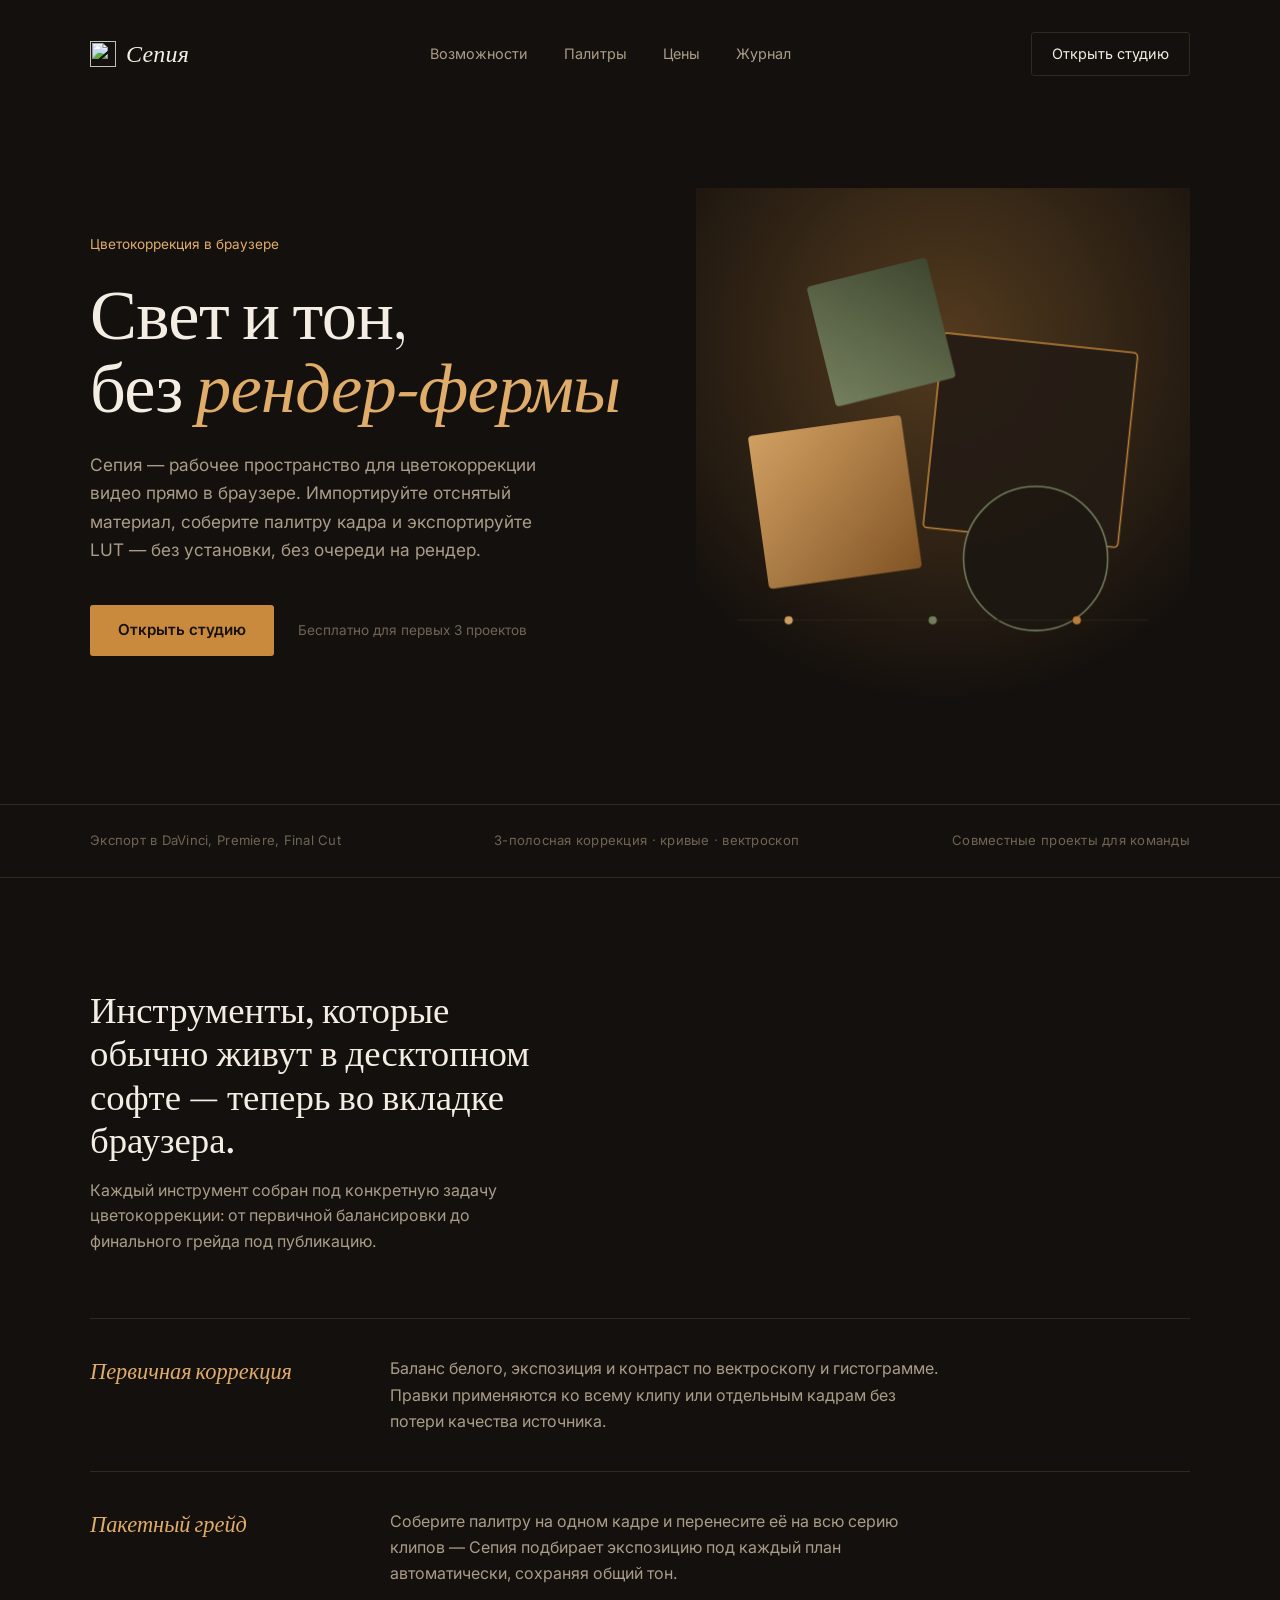
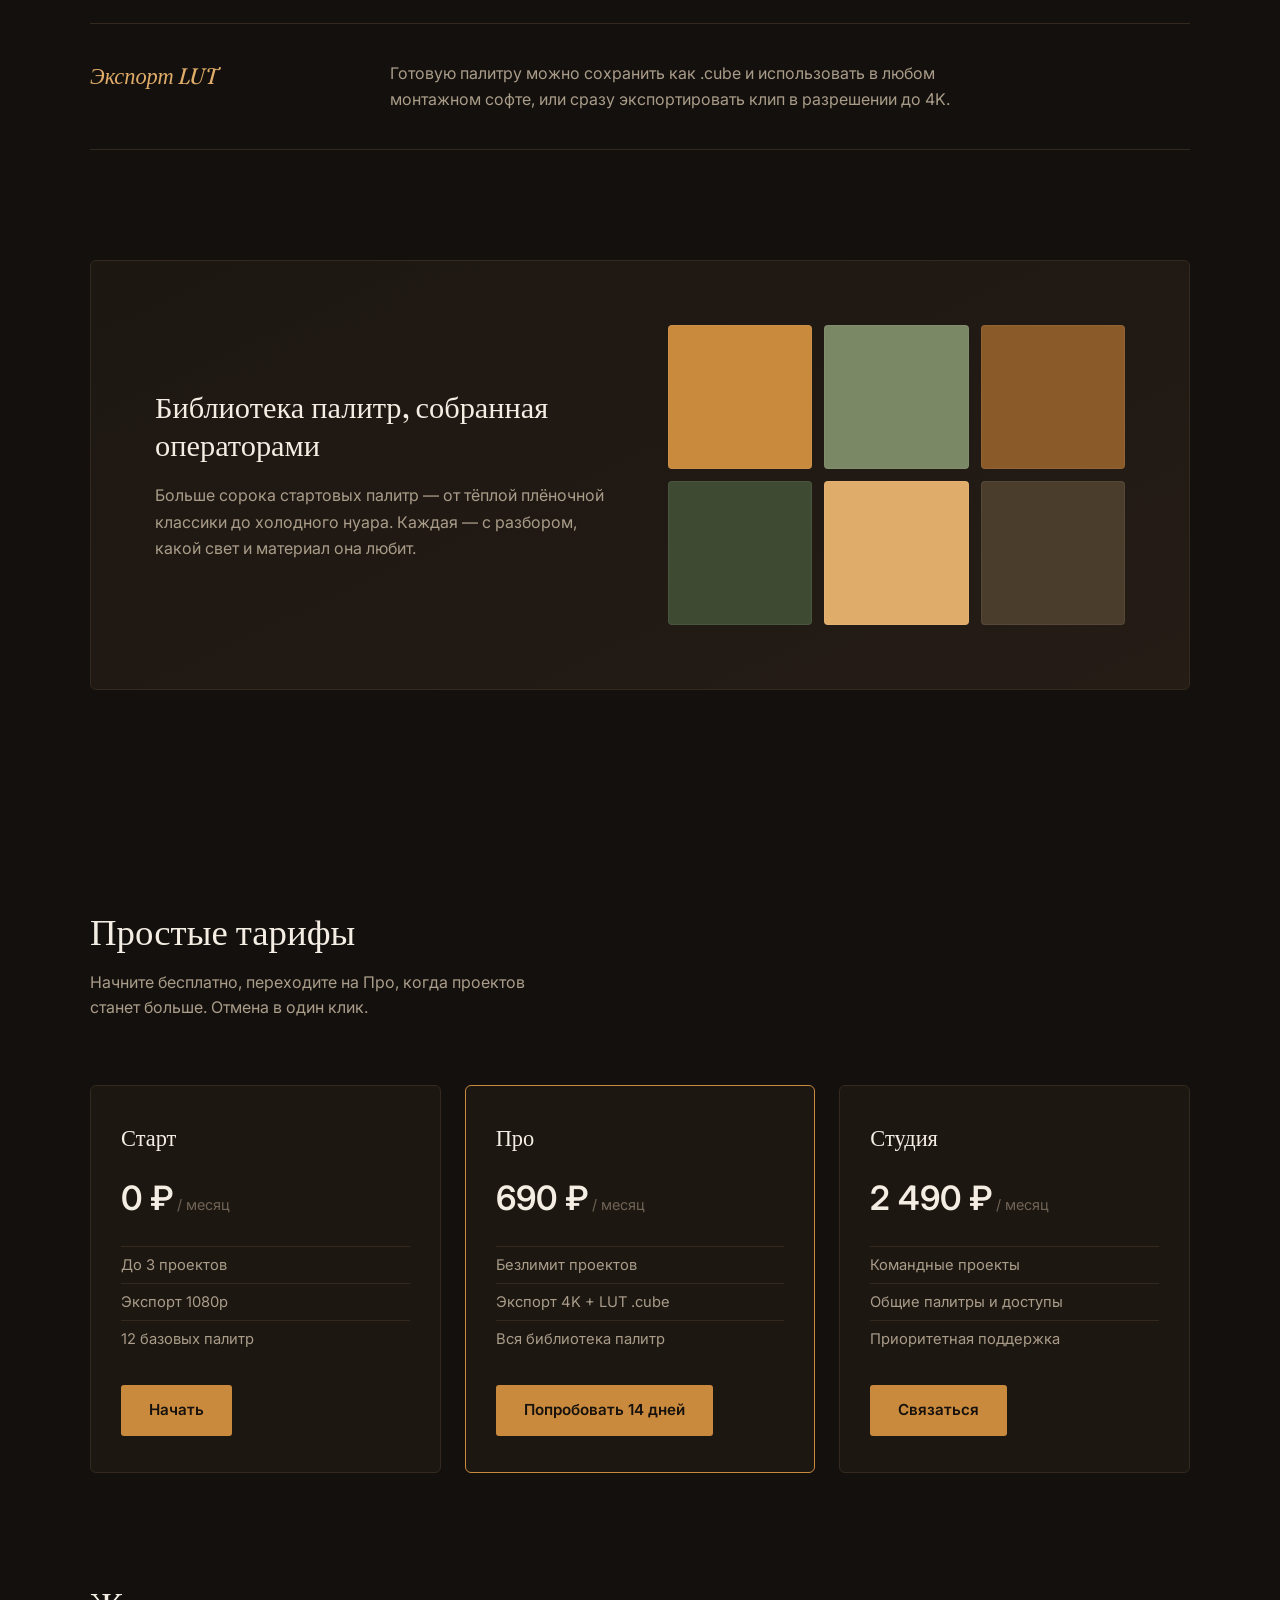
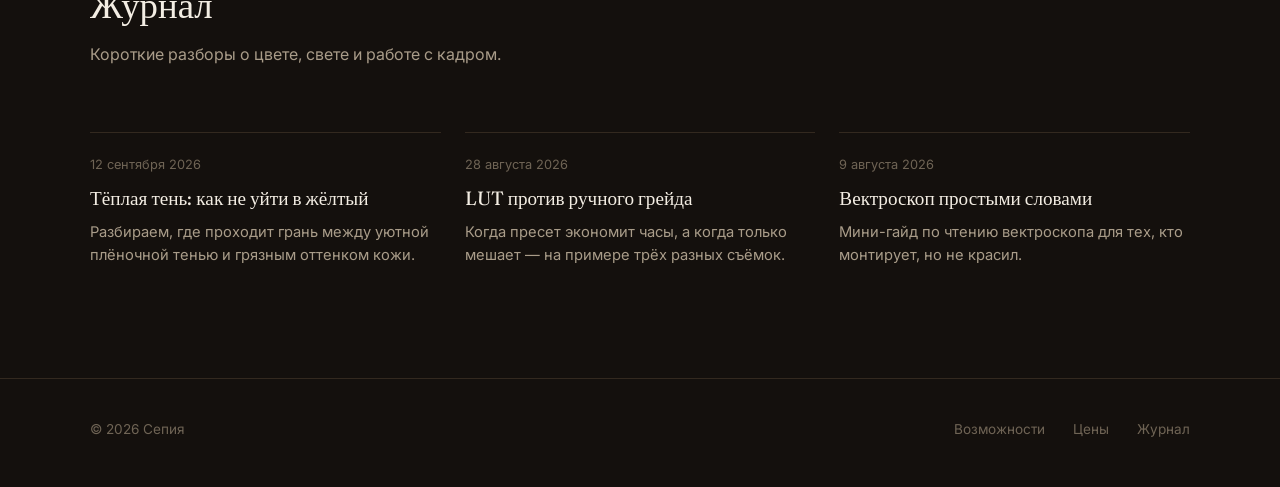
==== site/index.html @ f2a70d80 "selfsteal node provisioning + Sepia decoy" ====
<!DOCTYPE html>
<html lang="ru">
<head>
<meta charset="UTF-8">
<meta name="viewport" content="width=device-width, initial-scale=1.0">
<title>Сепия — цветокоррекция для видео в браузере</title>
<meta name="description" content="Сепия — инструмент цветокоррекции и грейдинга для видео прямо в браузере. Без установки, без рендер-ферм.">
<link rel="icon" href="/favicon.svg" type="image/svg+xml">
<link rel="canonical" href="https://your-domain.com/">
<meta property="og:type" content="website">
<meta property="og:title" content="Сепия — цветокоррекция для видео в браузере">
<meta property="og:description" content="Рабочее пространство для цветокоррекции видео прямо в браузере. Импорт, палитра кадра, экспорт LUT.">
<meta property="og:site_name" content="Сепия">
<link rel="preconnect" href="https://fonts.googleapis.com">
<link rel="preconnect" href="https://fonts.gstatic.com" crossorigin>
<link href="https://fonts.googleapis.com/css2?family=Fraunces:ital,opsz,wght@0,9..144,300;0,9..144,500;1,9..144,400;1,9..144,500&family=Inter:wght@400;500;600&display=swap" rel="stylesheet">
<style>
  :root{
    --bg: #14100d;
    --surface: #1d1712;
    --surface-2: #241c15;
    --line: #33291f;
    --amber: #c98a3e;
    --amber-soft: #e0ac6a;
    --moss: #7a8865;
    --text: #f3ede3;
    --text-muted: #a99c89;
    --text-faint: #6f6455;
  }
  *{ box-sizing: border-box; margin: 0; padding: 0; }
  html{ scroll-behavior: smooth; }
  body{
    background: var(--bg);
    color: var(--text);
    font-family: 'Inter', sans-serif;
    line-height: 1.5;
    -webkit-font-smoothing: antialiased;
  }
  a{ color: inherit; text-decoration: none; }
  .wrap{ max-width: 1180px; margin: 0 auto; padding: 0 40px; }

  header{ position: relative; z-index: 10; padding: 32px 0 0; }
  nav{ display: flex; align-items: center; justify-content: space-between; }
  .logo{
    font-family: 'Fraunces', serif; font-style: italic; font-weight: 500;
    font-size: 1.5rem; letter-spacing: 0.01em; display: flex; align-items: center; gap: 10px;
  }
  .logo img{ width: 26px; height: 26px; }
  .nav-links{ display: flex; gap: 36px; font-size: 0.9rem; color: var(--text-muted); }
  .nav-links a:hover{ color: var(--text); }
  .nav-cta{
    font-size: 0.9rem; padding: 10px 20px; border: 1px solid var(--line);
    border-radius: 3px; color: var(--text);
    transition: border-color 0.2s ease, background 0.2s ease;
  }
  .nav-cta:hover{ border-color: var(--amber); background: rgba(201,138,62,0.08); }

  .hero{ position: relative; padding: 110px 0 100px; overflow: hidden; }
  .hero-grid{ display: grid; grid-template-columns: 1.05fr 0.95fr; gap: 60px; align-items: center; }
  .eyebrow{ color: var(--amber-soft); font-size: 0.85rem; margin-bottom: 22px; }
  h1{ font-family: 'Fraunces', serif; font-weight: 300; font-size: 4.4rem; line-height: 1.04; letter-spacing: -0.01em; }
  h1 em{ font-style: italic; font-weight: 400; color: var(--amber-soft); }
  .hero-copy{ margin-top: 28px; font-size: 1.08rem; color: var(--text-muted); max-width: 42ch; line-height: 1.65; }
  .hero-actions{ margin-top: 40px; display: flex; align-items: center; gap: 24px; }
  .btn-primary{
    background: var(--amber); color: #16110c; font-weight: 600; font-size: 0.95rem;
    padding: 14px 28px; border-radius: 3px; transition: background 0.2s ease;
  }
  .btn-primary:hover{ background: var(--amber-soft); }
  .hero-note{ font-size: 0.85rem; color: var(--text-faint); }

  .visual{ position: relative; aspect-ratio: 1 / 1.05; }
  .visual svg{ width: 100%; height: 100%; display: block; }

  .strip{ border-top: 1px solid var(--line); border-bottom: 1px solid var(--line); padding: 26px 0; }
  .strip-row{ display: flex; justify-content: space-between; align-items: center; color: var(--text-faint); font-size: 0.82rem; letter-spacing: 0.02em; }

  section.block{ padding: 110px 0; }
  .section-head{ max-width: 46ch; margin-bottom: 64px; }
  .section-head h2{ font-family: 'Fraunces', serif; font-weight: 400; font-size: 2.3rem; line-height: 1.18; }
  .section-head p{ margin-top: 16px; color: var(--text-muted); font-size: 1rem; line-height: 1.6; }

  .feature-list{ display: flex; flex-direction: column; }
  .feature-row{ display: grid; grid-template-columns: 260px 1fr; gap: 40px; padding: 36px 0; border-top: 1px solid var(--line); }
  .feature-list .feature-row:last-child{ border-bottom: 1px solid var(--line); }
  .feature-name{ font-family: 'Fraunces', serif; font-weight: 400; font-style: italic; font-size: 1.4rem; color: var(--amber-soft); }
  .feature-desc{ color: var(--text-muted); font-size: 1rem; max-width: 56ch; line-height: 1.65; }

  .showcase-panel{
    background: linear-gradient(155deg, var(--surface) 0%, var(--surface-2) 100%);
    border: 1px solid var(--line); border-radius: 6px; padding: 64px;
    display: grid; grid-template-columns: 1fr 1fr; gap: 56px; align-items: center;
  }
  .showcase-panel h3{ font-family: 'Fraunces', serif; font-weight: 400; font-size: 1.9rem; line-height: 1.25; }
  .showcase-panel p{ margin-top: 18px; color: var(--text-muted); line-height: 1.65; }
  .swatches{ display: grid; grid-template-columns: repeat(3, 1fr); gap: 12px; }
  .swatch{ aspect-ratio: 1; border-radius: 4px; border: 1px solid rgba(255,255,255,0.06); }

  .plans{ display: grid; grid-template-columns: repeat(3, 1fr); gap: 24px; }
  .plan{ border: 1px solid var(--line); border-radius: 6px; padding: 36px 30px; background: var(--surface); }
  .plan.featured{ border-color: var(--amber); }
  .plan h3{ font-family: 'Fraunces', serif; font-weight: 500; font-size: 1.4rem; }
  .plan .price{ margin: 18px 0 6px; font-size: 2.1rem; font-weight: 600; }
  .plan .price span{ font-size: 0.9rem; color: var(--text-faint); font-weight: 400; }
  .plan ul{ list-style: none; margin: 22px 0 28px; }
  .plan li{ color: var(--text-muted); font-size: 0.92rem; padding: 7px 0; border-top: 1px solid var(--line); }
  .plan .btn-primary{ display: inline-block; }

  .journal{ display: grid; grid-template-columns: repeat(3, 1fr); gap: 24px; }
  .post{ border-top: 1px solid var(--line); padding-top: 22px; }
  .post .date{ color: var(--text-faint); font-size: 0.8rem; }
  .post h4{ font-family: 'Fraunces', serif; font-weight: 400; font-size: 1.2rem; margin: 10px 0 8px; }
  .post p{ color: var(--text-muted); font-size: 0.92rem; line-height: 1.6; }

  footer{ border-top: 1px solid var(--line); padding: 40px 0 48px; }
  .footer-row{ display: flex; justify-content: space-between; align-items: center; color: var(--text-faint); font-size: 0.85rem; }
  .footer-links{ display: flex; gap: 28px; }
  .footer-links a:hover{ color: var(--text-muted); }

  @media (prefers-reduced-motion: reduce){ html{ scroll-behavior: auto; } }
  @media (max-width: 860px){
    .wrap{ padding: 0 24px; }
    .nav-links{ display: none; }
    h1{ font-size: 2.7rem; }
    .hero-grid{ grid-template-columns: 1fr; gap: 48px; }
    .visual{ aspect-ratio: 16/10; order: -1; }
    .feature-row{ grid-template-columns: 1fr; gap: 12px; }
    .showcase-panel{ grid-template-columns: 1fr; padding: 40px 28px; }
    .plans, .journal{ grid-template-columns: 1fr; }
    .strip-row{ flex-wrap: wrap; gap: 10px; }
    .footer-row{ flex-direction: column; gap: 16px; align-items: flex-start; }
  }
  a:focus-visible, button:focus-visible{ outline: 2px solid var(--amber-soft); outline-offset: 3px; }
</style>
</head>
<body>

<header>
  <div class="wrap">
    <nav>
      <a href="/" class="logo"><img src="/favicon.svg" alt="">Сепия</a>
      <div class="nav-links">
        <a href="#features">Возможности</a>
        <a href="#showcase">Палитры</a>
        <a href="#pricing">Цены</a>
        <a href="#journal">Журнал</a>
      </div>
      <a href="#pricing" class="nav-cta">Открыть студию</a>
    </nav>
  </div>
</header>

<section class="hero">
  <div class="wrap hero-grid">
    <div>
      <div class="eyebrow">Цветокоррекция в браузере</div>
      <h1>Свет и тон,<br>без <em>рендер-фермы</em></h1>
      <p class="hero-copy">Сепия — рабочее пространство для цветокоррекции видео прямо в браузере. Импортируйте отснятый материал, соберите палитру кадра и экспортируйте LUT — без установки, без очереди на рендер.</p>
      <div class="hero-actions">
        <a href="#pricing" class="btn-primary">Открыть студию</a>
        <span class="hero-note">Бесплатно для первых 3 проектов</span>
      </div>
    </div>
    <div class="visual" aria-hidden="true">
      <svg viewBox="0 0 480 500" xmlns="http://www.w3.org/2000/svg">
        <defs>
          <linearGradient id="g1" x1="0" y1="0" x2="1" y2="1">
            <stop offset="0%" stop-color="#e0ac6a"/><stop offset="100%" stop-color="#8a5a28"/>
          </linearGradient>
          <linearGradient id="g2" x1="0" y1="1" x2="1" y2="0">
            <stop offset="0%" stop-color="#7a8865"/><stop offset="100%" stop-color="#3f4a32"/>
          </linearGradient>
          <radialGradient id="glow" cx="50%" cy="30%" r="70%">
            <stop offset="0%" stop-color="#c98a3e" stop-opacity="0.35"/><stop offset="100%" stop-color="#c98a3e" stop-opacity="0"/>
          </radialGradient>
        </defs>
        <rect x="0" y="0" width="480" height="500" fill="url(#glow)"/>
        <g opacity="0.92">
          <rect x="60" y="230" width="150" height="150" rx="4" fill="url(#g1)" transform="rotate(-8 135 305)"/>
          <rect x="230" y="150" width="190" height="190" rx="4" fill="#241c15" stroke="#c98a3e" stroke-width="1.5" transform="rotate(6 325 245)"/>
          <rect x="120" y="80" width="120" height="120" rx="4" fill="url(#g2)" transform="rotate(-14 180 140)"/>
          <circle cx="330" cy="360" r="70" fill="#1d1712" stroke="#7a8865" stroke-width="1.5"/>
          <line x1="40" y1="420" x2="440" y2="420" stroke="#33291f" stroke-width="1"/>
          <circle cx="90" cy="420" r="4" fill="#e0ac6a"/>
          <circle cx="230" cy="420" r="4" fill="#7a8865"/>
          <circle cx="370" cy="420" r="4" fill="#c98a3e"/>
        </g>
      </svg>
    </div>
  </div>
</section>

<div class="strip">
  <div class="wrap strip-row">
    <span>Экспорт в DaVinci, Premiere, Final Cut</span>
    <span>3-полосная коррекция · кривые · вектроскоп</span>
    <span>Совместные проекты для команды</span>
  </div>
</div>

<section class="block" id="features">
  <div class="wrap">
    <div class="section-head">
      <h2>Инструменты, которые обычно живут в десктопном софте — теперь во вкладке браузера.</h2>
      <p>Каждый инструмент собран под конкретную задачу цветокоррекции: от первичной балансировки до финального грейда под публикацию.</p>
    </div>
    <div class="feature-list">
      <div class="feature-row">
        <div class="feature-name">Первичная коррекция</div>
        <div class="feature-desc">Баланс белого, экспозиция и контраст по вектроскопу и гистограмме. Правки применяются ко всему клипу или отдельным кадрам без потери качества источника.</div>
      </div>
      <div class="feature-row">
        <div class="feature-name">Пакетный грейд</div>
        <div class="feature-desc">Соберите палитру на одном кадре и перенесите её на всю серию клипов — Сепия подбирает экспозицию под каждый план автоматически, сохраняя общий тон.</div>
      </div>
      <div class="feature-row">
        <div class="feature-name">Экспорт LUT</div>
        <div class="feature-desc">Готовую палитру можно сохранить как .cube и использовать в любом монтажном софте, или сразу экспортировать клип в разрешении до 4K.</div>
      </div>
    </div>
  </div>
</section>

<section class="block" id="showcase" style="padding-top:0;">
  <div class="wrap">
    <div class="showcase-panel">
      <div>
        <h3>Библиотека палитр, собранная операторами</h3>
        <p>Больше сорока стартовых палитр — от тёплой плёночной классики до холодного нуара. Каждая — с разбором, какой свет и материал она любит.</p>
      </div>
      <div class="swatches" aria-hidden="true">
        <div class="swatch" style="background:#c98a3e"></div>
        <div class="swatch" style="background:#7a8865"></div>
        <div class="swatch" style="background:#8a5a28"></div>
        <div class="swatch" style="background:#3f4a32"></div>
        <div class="swatch" style="background:#e0ac6a"></div>
        <div class="swatch" style="background:#4a3d2b"></div>
      </div>
    </div>
  </div>
</section>

<section class="block" id="pricing">
  <div class="wrap">
    <div class="section-head">
      <h2>Простые тарифы</h2>
      <p>Начните бесплатно, переходите на Про, когда проектов станет больше. Отмена в один клик.</p>
    </div>
    <div class="plans">
      <div class="plan">
        <h3>Старт</h3>
        <div class="price">0 ₽<span> / месяц</span></div>
        <ul><li>До 3 проектов</li><li>Экспорт 1080p</li><li>12 базовых палитр</li></ul>
        <a href="#pricing" class="btn-primary">Начать</a>
      </div>
      <div class="plan featured">
        <h3>Про</h3>
        <div class="price">690 ₽<span> / месяц</span></div>
        <ul><li>Безлимит проектов</li><li>Экспорт 4K + LUT .cube</li><li>Вся библиотека палитр</li></ul>
        <a href="#pricing" class="btn-primary">Попробовать 14 дней</a>
      </div>
      <div class="plan">
        <h3>Студия</h3>
        <div class="price">2 490 ₽<span> / месяц</span></div>
        <ul><li>Командные проекты</li><li>Общие палитры и доступы</li><li>Приоритетная поддержка</li></ul>
        <a href="#pricing" class="btn-primary">Связаться</a>
      </div>
    </div>
  </div>
</section>

<section class="block" id="journal" style="padding-top:0;">
  <div class="wrap">
    <div class="section-head">
      <h2>Журнал</h2>
      <p>Короткие разборы о цвете, свете и работе с кадром.</p>
    </div>
    <div class="journal">
      <article class="post">
        <div class="date">12 сентября 2026</div>
        <h4>Тёплая тень: как не уйти в жёлтый</h4>
        <p>Разбираем, где проходит грань между уютной плёночной тенью и грязным оттенком кожи.</p>
      </article>
      <article class="post">
        <div class="date">28 августа 2026</div>
        <h4>LUT против ручного грейда</h4>
        <p>Когда пресет экономит часы, а когда только мешает — на примере трёх разных съёмок.</p>
      </article>
      <article class="post">
        <div class="date">9 августа 2026</div>
        <h4>Вектроскоп простыми словами</h4>
        <p>Мини-гайд по чтению вектроскопа для тех, кто монтирует, но не красил.</p>
      </article>
    </div>
  </div>
</section>

<footer>
  <div class="wrap footer-row">
    <span>© 2026 Сепия</span>
    <div class="footer-links">
      <a href="#features">Возможности</a>
      <a href="#pricing">Цены</a>
      <a href="#journal">Журнал</a>
    </div>
  </div>
</footer>

</body>
</html>
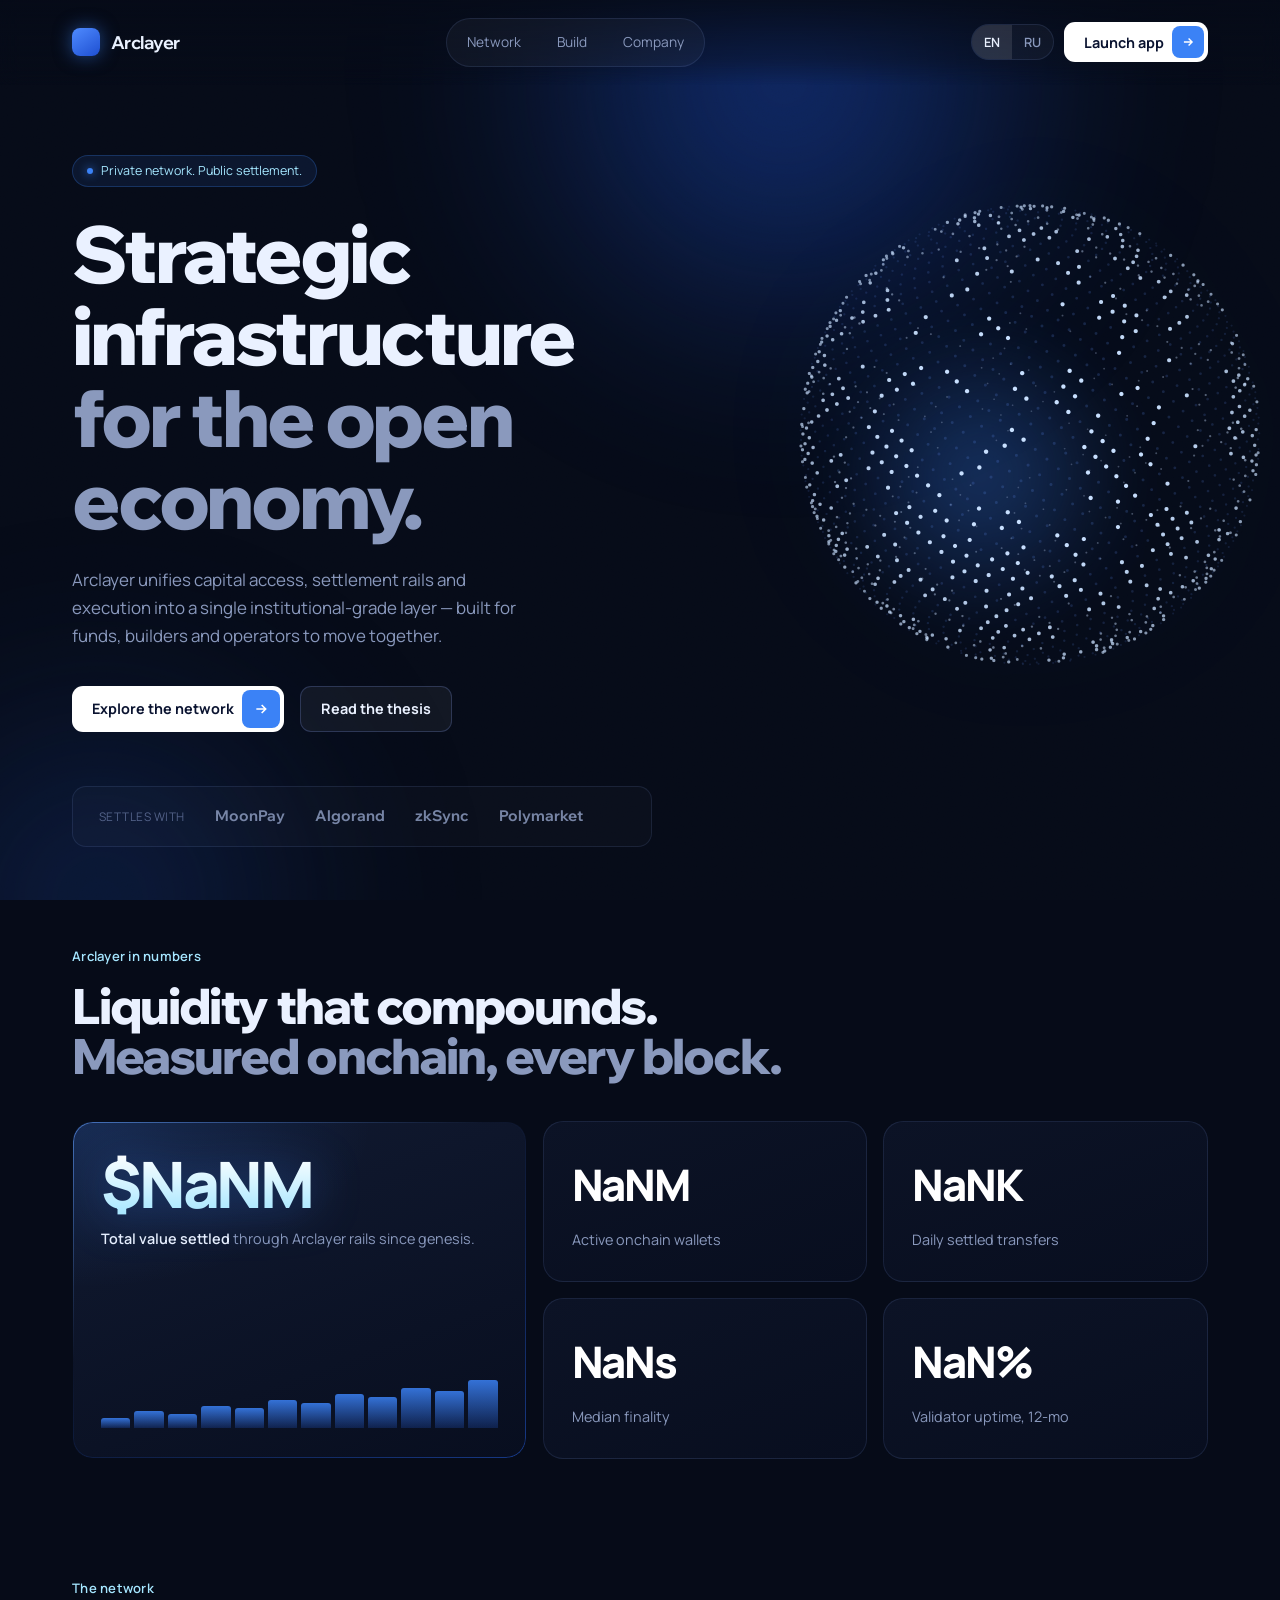
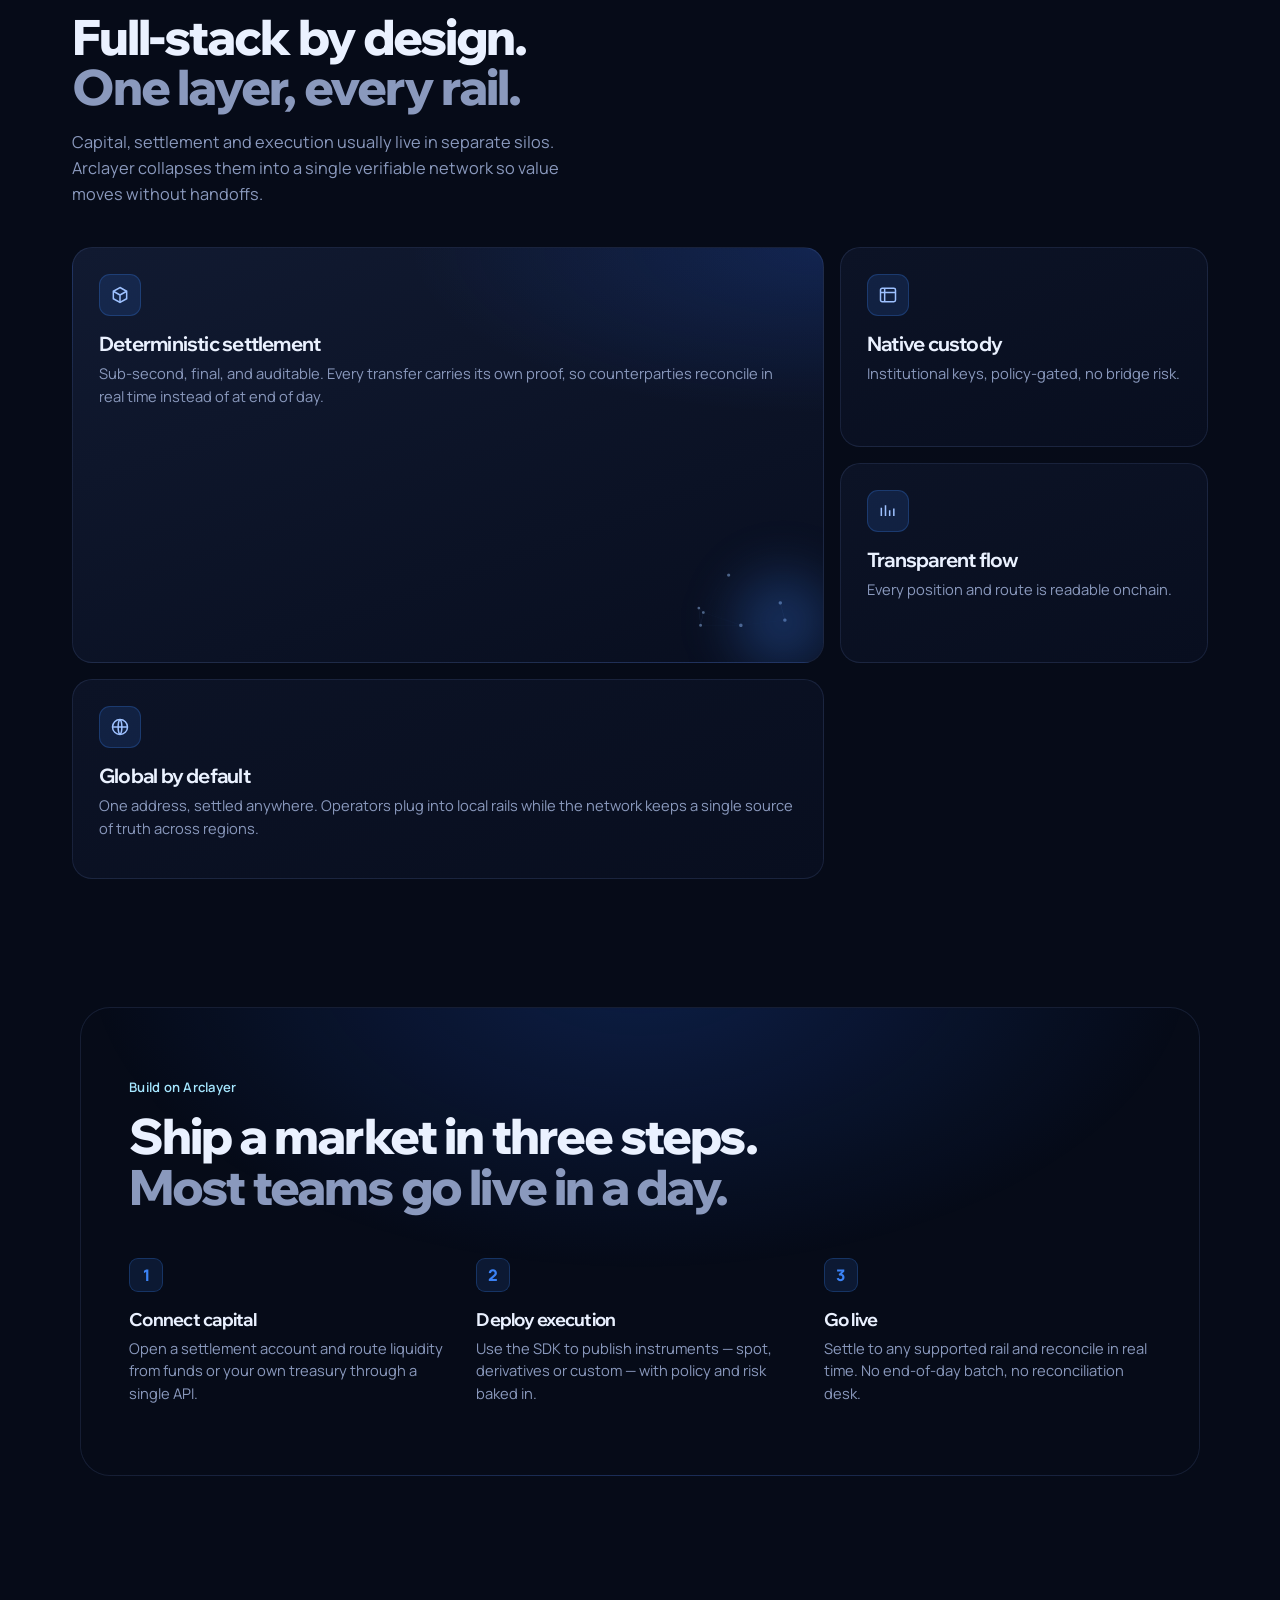
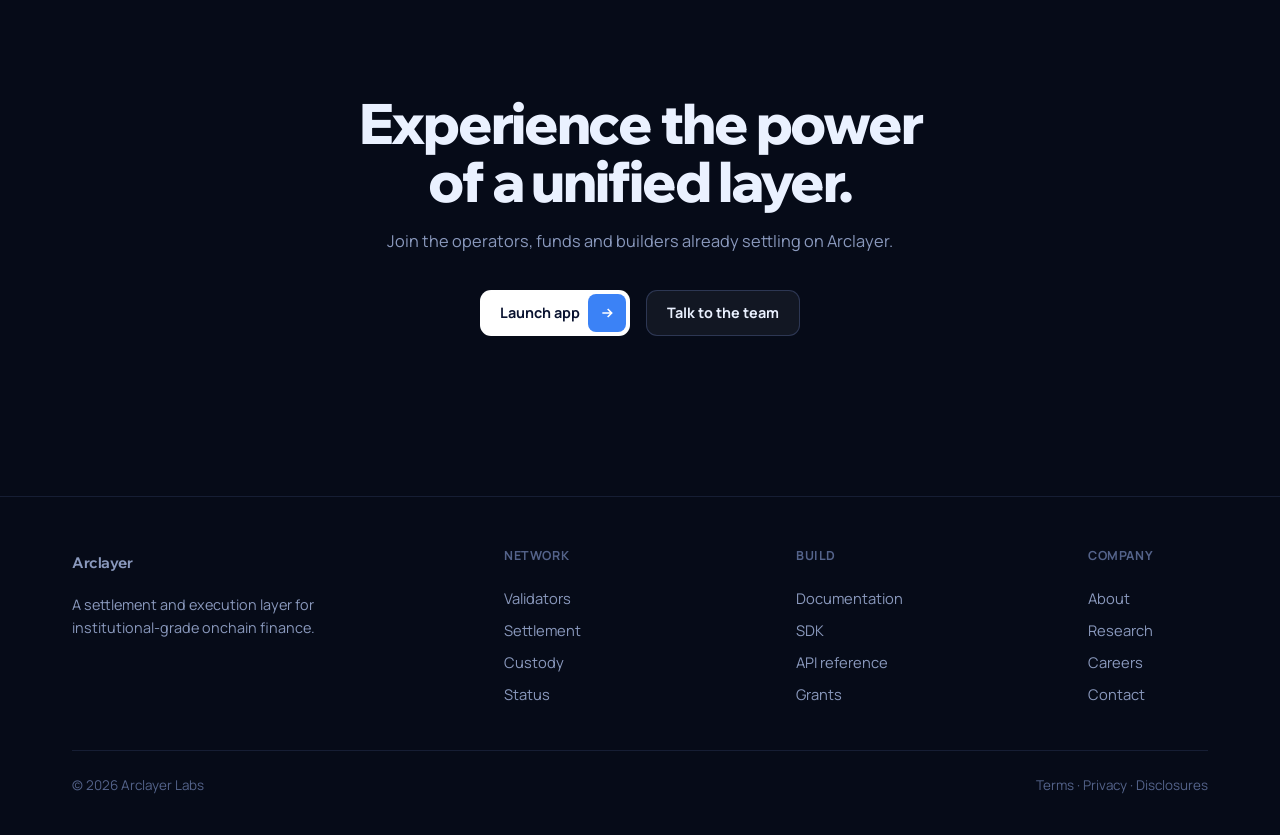
==== commit 66eef635: "make Arclayer the default decoy site; move Sepia to site-sepia; SITE menu" ====
--- a/site/index.html
+++ b/site/index.html
@@ -1,310 +1,92 @@
 <!DOCTYPE html>
-<html lang="ru">
+<html lang="en">
 <head>
 <meta charset="UTF-8">
 <meta name="viewport" content="width=device-width, initial-scale=1.0">
-<title>Сепия — цветокоррекция для видео в браузере</title>
-<meta name="description" content="Сепия — инструмент цветокоррекции и грейдинга для видео прямо в браузере. Без установки, без рендер-ферм.">
-<link rel="icon" href="/favicon.svg" type="image/svg+xml">
-<link rel="canonical" href="https://your-domain.com/">
-<meta property="og:type" content="website">
-<meta property="og:title" content="Сепия — цветокоррекция для видео в браузере">
-<meta property="og:description" content="Рабочее пространство для цветокоррекции видео прямо в браузере. Импорт, палитра кадра, экспорт LUT.">
-<meta property="og:site_name" content="Сепия">
-<link rel="preconnect" href="https://fonts.googleapis.com">
-<link rel="preconnect" href="https://fonts.gstatic.com" crossorigin>
-<link href="https://fonts.googleapis.com/css2?family=Fraunces:ital,opsz,wght@0,9..144,300;0,9..144,500;1,9..144,400;1,9..144,500&family=Inter:wght@400;500;600&display=swap" rel="stylesheet">
-<style>
-  :root{
-    --bg: #14100d;
-    --surface: #1d1712;
-    --surface-2: #241c15;
-    --line: #33291f;
-    --amber: #c98a3e;
-    --amber-soft: #e0ac6a;
-    --moss: #7a8865;
-    --text: #f3ede3;
-    --text-muted: #a99c89;
-    --text-faint: #6f6455;
-  }
-  *{ box-sizing: border-box; margin: 0; padding: 0; }
-  html{ scroll-behavior: smooth; }
-  body{
-    background: var(--bg);
-    color: var(--text);
-    font-family: 'Inter', sans-serif;
-    line-height: 1.5;
-    -webkit-font-smoothing: antialiased;
-  }
-  a{ color: inherit; text-decoration: none; }
-  .wrap{ max-width: 1180px; margin: 0 auto; padding: 0 40px; }
-
-  header{ position: relative; z-index: 10; padding: 32px 0 0; }
-  nav{ display: flex; align-items: center; justify-content: space-between; }
-  .logo{
-    font-family: 'Fraunces', serif; font-style: italic; font-weight: 500;
-    font-size: 1.5rem; letter-spacing: 0.01em; display: flex; align-items: center; gap: 10px;
-  }
-  .logo img{ width: 26px; height: 26px; }
-  .nav-links{ display: flex; gap: 36px; font-size: 0.9rem; color: var(--text-muted); }
-  .nav-links a:hover{ color: var(--text); }
-  .nav-cta{
-    font-size: 0.9rem; padding: 10px 20px; border: 1px solid var(--line);
-    border-radius: 3px; color: var(--text);
-    transition: border-color 0.2s ease, background 0.2s ease;
-  }
-  .nav-cta:hover{ border-color: var(--amber); background: rgba(201,138,62,0.08); }
-
-  .hero{ position: relative; padding: 110px 0 100px; overflow: hidden; }
-  .hero-grid{ display: grid; grid-template-columns: 1.05fr 0.95fr; gap: 60px; align-items: center; }
-  .eyebrow{ color: var(--amber-soft); font-size: 0.85rem; margin-bottom: 22px; }
-  h1{ font-family: 'Fraunces', serif; font-weight: 300; font-size: 4.4rem; line-height: 1.04; letter-spacing: -0.01em; }
-  h1 em{ font-style: italic; font-weight: 400; color: var(--amber-soft); }
-  .hero-copy{ margin-top: 28px; font-size: 1.08rem; color: var(--text-muted); max-width: 42ch; line-height: 1.65; }
-  .hero-actions{ margin-top: 40px; display: flex; align-items: center; gap: 24px; }
-  .btn-primary{
-    background: var(--amber); color: #16110c; font-weight: 600; font-size: 0.95rem;
-    padding: 14px 28px; border-radius: 3px; transition: background 0.2s ease;
-  }
-  .btn-primary:hover{ background: var(--amber-soft); }
-  .hero-note{ font-size: 0.85rem; color: var(--text-faint); }
-
-  .visual{ position: relative; aspect-ratio: 1 / 1.05; }
-  .visual svg{ width: 100%; height: 100%; display: block; }
-
-  .strip{ border-top: 1px solid var(--line); border-bottom: 1px solid var(--line); padding: 26px 0; }
-  .strip-row{ display: flex; justify-content: space-between; align-items: center; color: var(--text-faint); font-size: 0.82rem; letter-spacing: 0.02em; }
-
-  section.block{ padding: 110px 0; }
-  .section-head{ max-width: 46ch; margin-bottom: 64px; }
-  .section-head h2{ font-family: 'Fraunces', serif; font-weight: 400; font-size: 2.3rem; line-height: 1.18; }
-  .section-head p{ margin-top: 16px; color: var(--text-muted); font-size: 1rem; line-height: 1.6; }
-
-  .feature-list{ display: flex; flex-direction: column; }
-  .feature-row{ display: grid; grid-template-columns: 260px 1fr; gap: 40px; padding: 36px 0; border-top: 1px solid var(--line); }
-  .feature-list .feature-row:last-child{ border-bottom: 1px solid var(--line); }
-  .feature-name{ font-family: 'Fraunces', serif; font-weight: 400; font-style: italic; font-size: 1.4rem; color: var(--amber-soft); }
-  .feature-desc{ color: var(--text-muted); font-size: 1rem; max-width: 56ch; line-height: 1.65; }
-
-  .showcase-panel{
-    background: linear-gradient(155deg, var(--surface) 0%, var(--surface-2) 100%);
-    border: 1px solid var(--line); border-radius: 6px; padding: 64px;
-    display: grid; grid-template-columns: 1fr 1fr; gap: 56px; align-items: center;
-  }
-  .showcase-panel h3{ font-family: 'Fraunces', serif; font-weight: 400; font-size: 1.9rem; line-height: 1.25; }
-  .showcase-panel p{ margin-top: 18px; color: var(--text-muted); line-height: 1.65; }
-  .swatches{ display: grid; grid-template-columns: repeat(3, 1fr); gap: 12px; }
-  .swatch{ aspect-ratio: 1; border-radius: 4px; border: 1px solid rgba(255,255,255,0.06); }
-
-  .plans{ display: grid; grid-template-columns: repeat(3, 1fr); gap: 24px; }
-  .plan{ border: 1px solid var(--line); border-radius: 6px; padding: 36px 30px; background: var(--surface); }
-  .plan.featured{ border-color: var(--amber); }
-  .plan h3{ font-family: 'Fraunces', serif; font-weight: 500; font-size: 1.4rem; }
-  .plan .price{ margin: 18px 0 6px; font-size: 2.1rem; font-weight: 600; }
-  .plan .price span{ font-size: 0.9rem; color: var(--text-faint); font-weight: 400; }
-  .plan ul{ list-style: none; margin: 22px 0 28px; }
-  .plan li{ color: var(--text-muted); font-size: 0.92rem; padding: 7px 0; border-top: 1px solid var(--line); }
-  .plan .btn-primary{ display: inline-block; }
-
-  .journal{ display: grid; grid-template-columns: repeat(3, 1fr); gap: 24px; }
-  .post{ border-top: 1px solid var(--line); padding-top: 22px; }
-  .post .date{ color: var(--text-faint); font-size: 0.8rem; }
-  .post h4{ font-family: 'Fraunces', serif; font-weight: 400; font-size: 1.2rem; margin: 10px 0 8px; }
-  .post p{ color: var(--text-muted); font-size: 0.92rem; line-height: 1.6; }
-
-  footer{ border-top: 1px solid var(--line); padding: 40px 0 48px; }
-  .footer-row{ display: flex; justify-content: space-between; align-items: center; color: var(--text-faint); font-size: 0.85rem; }
-  .footer-links{ display: flex; gap: 28px; }
-  .footer-links a:hover{ color: var(--text-muted); }
-
-  @media (prefers-reduced-motion: reduce){ html{ scroll-behavior: auto; } }
-  @media (max-width: 860px){
-    .wrap{ padding: 0 24px; }
-    .nav-links{ display: none; }
-    h1{ font-size: 2.7rem; }
-    .hero-grid{ grid-template-columns: 1fr; gap: 48px; }
-    .visual{ aspect-ratio: 16/10; order: -1; }
-    .feature-row{ grid-template-columns: 1fr; gap: 12px; }
-    .showcase-panel{ grid-template-columns: 1fr; padding: 40px 28px; }
-    .plans, .journal{ grid-template-columns: 1fr; }
-    .strip-row{ flex-wrap: wrap; gap: 10px; }
-    .footer-row{ flex-direction: column; gap: 16px; align-items: flex-start; }
-  }
-  a:focus-visible, button:focus-visible{ outline: 2px solid var(--amber-soft); outline-offset: 3px; }
-</style>
+<title>Arclayer — Infrastructure for the open economy</title>
+<meta name="description" content="Arclayer is a settlement and execution layer for institutional-grade onchain finance. One network for builders, funds and operators.">
+<link rel="icon" href="assets/favicon.svg" type="image/svg+xml">
+<link rel="preconnect" href="https://fonts.googleapis.com"><link rel="preconnect" href="https://fonts.gstatic.com" crossorigin>
+<link href="https://fonts.googleapis.com/css2?family=Manrope:wght@400;500;600;700;800&family=Wix+Madefor+Display:wght@500;600;700;800&display=swap" rel="stylesheet">
+<link rel="stylesheet" href="assets/app.css">
 </head>
 <body>
-
-<header>
-  <div class="wrap">
-    <nav>
-      <a href="/" class="logo"><img src="/favicon.svg" alt="">Сепия</a>
-      <div class="nav-links">
-        <a href="#features">Возможности</a>
-        <a href="#showcase">Палитры</a>
-        <a href="#pricing">Цены</a>
-        <a href="#journal">Журнал</a>
-      </div>
-      <a href="#pricing" class="nav-cta">Открыть студию</a>
-    </nav>
-  </div>
-</header>
+<div class="bgfx"><div class="blob b1"></div><div class="blob b2"></div><div class="blob b3"></div></div>
+<div class="grain"></div>
+<div class="content">
+<header id="site-header"></header>
 
 <section class="hero">
-  <div class="wrap hero-grid">
-    <div>
-      <div class="eyebrow">Цветокоррекция в браузере</div>
-      <h1>Свет и тон,<br>без <em>рендер-фермы</em></h1>
-      <p class="hero-copy">Сепия — рабочее пространство для цветокоррекции видео прямо в браузере. Импортируйте отснятый материал, соберите палитру кадра и экспортируйте LUT — без установки, без очереди на рендер.</p>
-      <div class="hero-actions">
-        <a href="#pricing" class="btn-primary">Открыть студию</a>
-        <span class="hero-note">Бесплатно для первых 3 проектов</span>
-      </div>
+  <div class="heroglow"></div>
+  <div class="globe"><canvas id="globe" width="1240" height="1240"></canvas></div>
+  <div class="wrap">
+    <div class="badge"><b></b><span data-i18n="hero.badge">Private network. Public settlement.</span></div>
+    <h1 data-i18n="hero.title">Strategic infrastructure<br><span class="mut">for the open economy.</span></h1>
+    <p class="lead" data-i18n="hero.lead">Arclayer unifies capital access, settlement rails and execution into a single institutional-grade layer — built for funds, builders and operators to move together.</p>
+    <div class="heroactions">
+      <a href="network.html" class="btn"><span class="t" data-i18n="cta.explore">Explore the network</span><span class="sq"><svg width="16" height="16" viewBox="0 0 24 24" fill="none" stroke-width="2.4"><path d="M5 12h14M13 6l6 6-6 6"/></svg></span></a>
+      <a href="company.html" class="btn ghost"><span class="t" data-i18n="cta.thesis">Read the thesis</span></a>
     </div>
-    <div class="visual" aria-hidden="true">
-      <svg viewBox="0 0 480 500" xmlns="http://www.w3.org/2000/svg">
-        <defs>
-          <linearGradient id="g1" x1="0" y1="0" x2="1" y2="1">
-            <stop offset="0%" stop-color="#e0ac6a"/><stop offset="100%" stop-color="#8a5a28"/>
-          </linearGradient>
-          <linearGradient id="g2" x1="0" y1="1" x2="1" y2="0">
-            <stop offset="0%" stop-color="#7a8865"/><stop offset="100%" stop-color="#3f4a32"/>
-          </linearGradient>
-          <radialGradient id="glow" cx="50%" cy="30%" r="70%">
-            <stop offset="0%" stop-color="#c98a3e" stop-opacity="0.35"/><stop offset="100%" stop-color="#c98a3e" stop-opacity="0"/>
-          </radialGradient>
-        </defs>
-        <rect x="0" y="0" width="480" height="500" fill="url(#glow)"/>
-        <g opacity="0.92">
-          <rect x="60" y="230" width="150" height="150" rx="4" fill="url(#g1)" transform="rotate(-8 135 305)"/>
-          <rect x="230" y="150" width="190" height="190" rx="4" fill="#241c15" stroke="#c98a3e" stroke-width="1.5" transform="rotate(6 325 245)"/>
-          <rect x="120" y="80" width="120" height="120" rx="4" fill="url(#g2)" transform="rotate(-14 180 140)"/>
-          <circle cx="330" cy="360" r="70" fill="#1d1712" stroke="#7a8865" stroke-width="1.5"/>
-          <line x1="40" y1="420" x2="440" y2="420" stroke="#33291f" stroke-width="1"/>
-          <circle cx="90" cy="420" r="4" fill="#e0ac6a"/>
-          <circle cx="230" cy="420" r="4" fill="#7a8865"/>
-          <circle cx="370" cy="420" r="4" fill="#c98a3e"/>
-        </g>
-      </svg>
-    </div>
+    <div class="marq"><span data-i18n="marq.with">Settles with</span>
+      <div class="co">MoonPay</div><div class="co">Algorand</div><div class="co">zkSync</div><div class="co">Polymarket</div></div>
   </div>
 </section>
 
-<div class="strip">
-  <div class="wrap strip-row">
-    <span>Экспорт в DaVinci, Premiere, Final Cut</span>
-    <span>3-полосная коррекция · кривые · вектроскоп</span>
-    <span>Совместные проекты для команды</span>
+<section id="numbers"><div class="wrap">
+  <div class="rv"><div class="htag" data-i18n="num.tag">Arclayer in numbers</div>
+  <h2 class="h2" data-i18n="num.title">Liquidity that compounds.<br><span class="mut">Measured onchain, every block.</span></h2></div>
+  <div class="stats rv">
+    <div class="stat hero-cell">
+      <div><div class="big" data-count="146" data-suf="M" data-pre="$">$0</div>
+      <div class="cap" data-i18n="num.settled"><b>Total value settled</b> through Arclayer rails since genesis.</div></div>
+      <div class="spark" id="spark"></div></div>
+    <div class="stat"><div class="mid" data-count="8.4" data-suf="M">0</div><div class="cap" data-i18n="num.wallets">Active onchain wallets</div></div>
+    <div class="stat"><div class="mid" data-count="312" data-suf="K">0</div><div class="cap" data-i18n="num.tx">Daily settled transfers</div></div>
+    <div class="stat"><div class="mid" data-count="0.4" data-suf="s">0</div><div class="cap" data-i18n="num.final">Median finality</div></div>
+    <div class="stat"><div class="mid" data-count="99.98" data-suf="%">0</div><div class="cap" data-i18n="num.uptime">Validator uptime, 12-mo</div></div>
   </div>
+</div></section>
+
+<section id="network"><div class="wrap">
+  <div class="rv"><div class="htag" data-i18n="net.tag">The network</div>
+  <h2 class="h2" data-i18n="net.title">Full-stack by design.<br><span class="mut">One layer, every rail.</span></h2>
+  <p class="sub" data-i18n="net.sub">Capital, settlement and execution usually live in separate silos. Arclayer collapses them into a single verifiable network so value moves without handoffs.</p></div>
+  <div class="bento rv">
+    <div class="cell feat w2 h2c">
+      <div class="ic"><svg width="20" height="20" viewBox="0 0 24 24" fill="none" stroke="#9ec1ff" stroke-width="1.8"><path d="M12 3l8 4.5v9L12 21l-8-4.5v-9L12 3z"/><path d="M12 12l8-4.5M12 12v9M12 12L4 7.5"/></svg></div>
+      <h3 data-i18n="f.settle.h">Deterministic settlement</h3>
+      <p data-i18n="f.settle.p">Sub-second, final, and auditable. Every transfer carries its own proof, so counterparties reconcile in real time instead of at end of day.</p>
+      <canvas class="grid-render" id="mini" width="260" height="180"></canvas><div class="glowdot"></div></div>
+    <div class="cell"><div class="ic"><svg width="20" height="20" viewBox="0 0 24 24" fill="none" stroke="#9ec1ff" stroke-width="1.8"><rect x="3" y="4" width="18" height="16" rx="2"/><path d="M3 9h18M8 4v16"/></svg></div>
+      <h3 data-i18n="f.custody.h">Native custody</h3><p data-i18n="f.custody.p">Institutional keys, policy-gated, no bridge risk.</p></div>
+    <div class="cell"><div class="ic"><svg width="20" height="20" viewBox="0 0 24 24" fill="none" stroke="#9ec1ff" stroke-width="1.8"><path d="M4 18V8m5 10V5m5 13v-7m5 7V9"/></svg></div>
+      <h3 data-i18n="f.flow.h">Transparent flow</h3><p data-i18n="f.flow.p">Every position and route is readable onchain.</p></div>
+    <div class="cell w2"><div class="ic"><svg width="20" height="20" viewBox="0 0 24 24" fill="none" stroke="#9ec1ff" stroke-width="1.8"><circle cx="12" cy="12" r="9"/><path d="M3 12h18M12 3c3 3 3 15 0 18M12 3c-3 3-3 15 0 18"/></svg></div>
+      <h3 data-i18n="f.global.h">Global by default</h3><p data-i18n="f.global.p">One address, settled anywhere. Operators plug into local rails while the network keeps a single source of truth across regions.</p></div>
+  </div>
+</div></section>
+
+<section id="build"><div class="wrap"><div class="build"><div class="wrap" style="padding:0 48px">
+  <div class="rv"><div class="htag" data-i18n="b.tag">Build on Arclayer</div>
+  <h2 class="h2" data-i18n="b.title">Ship a market in three steps.<br><span class="mut">Most teams go live in a day.</span></h2></div>
+  <div class="steps rv">
+    <div class="step"><div class="no">1</div><h3 data-i18n="b.s1.h">Connect capital</h3><p data-i18n="b.s1.p">Open a settlement account and route liquidity from funds or your own treasury through a single API.</p></div>
+    <div class="step"><div class="no">2</div><h3 data-i18n="b.s2.h">Deploy execution</h3><p data-i18n="b.s2.p">Use the SDK to publish instruments — spot, derivatives or custom — with policy and risk baked in.</p></div>
+    <div class="step"><div class="no">3</div><h3 data-i18n="b.s3.h">Go live</h3><p data-i18n="b.s3.p">Settle to any supported rail and reconcile in real time. No end-of-day batch, no reconciliation desk.</p></div>
+  </div>
+</div></div></div></section>
+
+<section id="ecosystem"><div class="wrap ctaband rv">
+  <h2 data-i18n="cta2.title">Experience the power<br><span class="mut">of a unified layer.</span></h2>
+  <p class="sub" data-i18n="cta2.sub">Join the operators, funds and builders already settling on Arclayer.</p>
+  <div class="heroactions">
+    <a href="build.html" class="btn"><span class="t" data-i18n="cta.app">Launch app</span><span class="sq"><svg width="16" height="16" viewBox="0 0 24 24" fill="none" stroke-width="2.4"><path d="M5 12h14M13 6l6 6-6 6"/></svg></span></a>
+    <a href="company.html" class="btn ghost"><span class="t" data-i18n="cta.team">Talk to the team</span></a>
+  </div>
+</div></section>
+
+<footer id="site-footer"></footer>
 </div>
-
-<section class="block" id="features">
-  <div class="wrap">
-    <div class="section-head">
-      <h2>Инструменты, которые обычно живут в десктопном софте — теперь во вкладке браузера.</h2>
-      <p>Каждый инструмент собран под конкретную задачу цветокоррекции: от первичной балансировки до финального грейда под публикацию.</p>
-    </div>
-    <div class="feature-list">
-      <div class="feature-row">
-        <div class="feature-name">Первичная коррекция</div>
-        <div class="feature-desc">Баланс белого, экспозиция и контраст по вектроскопу и гистограмме. Правки применяются ко всему клипу или отдельным кадрам без потери качества источника.</div>
-      </div>
-      <div class="feature-row">
-        <div class="feature-name">Пакетный грейд</div>
-        <div class="feature-desc">Соберите палитру на одном кадре и перенесите её на всю серию клипов — Сепия подбирает экспозицию под каждый план автоматически, сохраняя общий тон.</div>
-      </div>
-      <div class="feature-row">
-        <div class="feature-name">Экспорт LUT</div>
-        <div class="feature-desc">Готовую палитру можно сохранить как .cube и использовать в любом монтажном софте, или сразу экспортировать клип в разрешении до 4K.</div>
-      </div>
-    </div>
-  </div>
-</section>
-
-<section class="block" id="showcase" style="padding-top:0;">
-  <div class="wrap">
-    <div class="showcase-panel">
-      <div>
-        <h3>Библиотека палитр, собранная операторами</h3>
-        <p>Больше сорока стартовых палитр — от тёплой плёночной классики до холодного нуара. Каждая — с разбором, какой свет и материал она любит.</p>
-      </div>
-      <div class="swatches" aria-hidden="true">
-        <div class="swatch" style="background:#c98a3e"></div>
-        <div class="swatch" style="background:#7a8865"></div>
-        <div class="swatch" style="background:#8a5a28"></div>
-        <div class="swatch" style="background:#3f4a32"></div>
-        <div class="swatch" style="background:#e0ac6a"></div>
-        <div class="swatch" style="background:#4a3d2b"></div>
-      </div>
-    </div>
-  </div>
-</section>
-
-<section class="block" id="pricing">
-  <div class="wrap">
-    <div class="section-head">
-      <h2>Простые тарифы</h2>
-      <p>Начните бесплатно, переходите на Про, когда проектов станет больше. Отмена в один клик.</p>
-    </div>
-    <div class="plans">
-      <div class="plan">
-        <h3>Старт</h3>
-        <div class="price">0 ₽<span> / месяц</span></div>
-        <ul><li>До 3 проектов</li><li>Экспорт 1080p</li><li>12 базовых палитр</li></ul>
-        <a href="#pricing" class="btn-primary">Начать</a>
-      </div>
-      <div class="plan featured">
-        <h3>Про</h3>
-        <div class="price">690 ₽<span> / месяц</span></div>
-        <ul><li>Безлимит проектов</li><li>Экспорт 4K + LUT .cube</li><li>Вся библиотека палитр</li></ul>
-        <a href="#pricing" class="btn-primary">Попробовать 14 дней</a>
-      </div>
-      <div class="plan">
-        <h3>Студия</h3>
-        <div class="price">2 490 ₽<span> / месяц</span></div>
-        <ul><li>Командные проекты</li><li>Общие палитры и доступы</li><li>Приоритетная поддержка</li></ul>
-        <a href="#pricing" class="btn-primary">Связаться</a>
-      </div>
-    </div>
-  </div>
-</section>
-
-<section class="block" id="journal" style="padding-top:0;">
-  <div class="wrap">
-    <div class="section-head">
-      <h2>Журнал</h2>
-      <p>Короткие разборы о цвете, свете и работе с кадром.</p>
-    </div>
-    <div class="journal">
-      <article class="post">
-        <div class="date">12 сентября 2026</div>
-        <h4>Тёплая тень: как не уйти в жёлтый</h4>
-        <p>Разбираем, где проходит грань между уютной плёночной тенью и грязным оттенком кожи.</p>
-      </article>
-      <article class="post">
-        <div class="date">28 августа 2026</div>
-        <h4>LUT против ручного грейда</h4>
-        <p>Когда пресет экономит часы, а когда только мешает — на примере трёх разных съёмок.</p>
-      </article>
-      <article class="post">
-        <div class="date">9 августа 2026</div>
-        <h4>Вектроскоп простыми словами</h4>
-        <p>Мини-гайд по чтению вектроскопа для тех, кто монтирует, но не красил.</p>
-      </article>
-    </div>
-  </div>
-</section>
-
-<footer>
-  <div class="wrap footer-row">
-    <span>© 2026 Сепия</span>
-    <div class="footer-links">
-      <a href="#features">Возможности</a>
-      <a href="#pricing">Цены</a>
-      <a href="#journal">Журнал</a>
-    </div>
-  </div>
-</footer>
-
+<script src="assets/app.js"></script>
 </body>
 </html>
--- a/site/assets/app.css
+++ b/site/assets/app.css
@@ -0,0 +1,185 @@
+:root{
+  --bg:#060B18; --bg2:#080E1F; --panel:#0C1326; --panel2:#111A31;
+  --line:rgba(140,170,255,.12); --line2:rgba(140,170,255,.22);
+  --accent:#3B82F6; --accent2:#2563EB; --light:#A5E6FF; --glow:#1E5BE6;
+  --ink:#EAF1FF; --muted:#8A99BD; --faint:#54638A;
+}
+*{box-sizing:border-box;margin:0;padding:0}
+html{scroll-behavior:smooth}
+body{background:var(--bg);color:var(--ink);font-family:'Manrope',system-ui,sans-serif;
+  line-height:1.5;-webkit-font-smoothing:antialiased;overflow-x:hidden}
+h1,h2,h3,.disp{font-family:'Wix Madefor Display','Manrope',sans-serif;letter-spacing:-.04em;line-height:1.03}
+a{color:inherit;text-decoration:none}
+.wrap{max-width:1200px;margin:0 auto;padding:0 32px}
+
+/* ambient */
+.bgfx{position:fixed;inset:0;z-index:0;pointer-events:none;overflow:hidden}
+.blob{position:absolute;border-radius:50%;filter:blur(90px);opacity:.5}
+.b1{width:720px;height:720px;top:-280px;left:50%;transform:translateX(-30%);background:radial-gradient(circle,var(--glow),transparent 62%)}
+.b2{width:560px;height:560px;top:620px;left:-180px;background:radial-gradient(circle,#13306e,transparent 65%);opacity:.6}
+.b3{width:500px;height:500px;top:1500px;right:-160px;background:radial-gradient(circle,#1a2f66,transparent 65%);opacity:.5}
+.grain{position:fixed;inset:0;z-index:1;pointer-events:none;opacity:.06;mix-blend-mode:overlay;
+  background-image:url("data:image/svg+xml,%3Csvg xmlns='http://www.w3.org/2000/svg' width='160' height='160'%3E%3Cfilter id='n'%3E%3CfeTurbulence type='fractalNoise' baseFrequency='.8' numOctaves='2'/%3E%3C/filter%3E%3Crect width='100%25' height='100%25' filter='url(%23n)'/%3E%3C/svg%3E")}
+.content{position:relative;z-index:2}
+
+/* nav */
+header{position:sticky;top:0;z-index:40;padding:18px 0;
+  background:linear-gradient(to bottom,rgba(6,11,24,.85),rgba(6,11,24,.4) 70%,transparent);backdrop-filter:blur(10px)}
+nav{display:flex;align-items:center;justify-content:space-between;gap:16px}
+.logo{display:flex;align-items:center;gap:11px;font-family:'Wix Madefor Display';font-weight:700;font-size:1.15rem;letter-spacing:-.03em}
+.mark{width:28px;height:28px;border-radius:8px;position:relative;background:linear-gradient(145deg,#4f8bff,#1e4fd1);box-shadow:0 0 18px rgba(59,130,246,.5);flex:none}
+.mark::after{content:"";position:absolute;inset:0;background:url("assets/favicon.svg") center/150% no-repeat}
+.navlinks{display:flex;gap:6px;background:rgba(255,255,255,.04);border:1px solid var(--line);padding:5px;border-radius:999px}
+.navlinks a{font-size:.86rem;color:var(--muted);padding:8px 15px;border-radius:999px;transition:.2s;white-space:nowrap}
+.navlinks a:hover{color:var(--ink)}
+.navlinks a.on{background:rgba(255,255,255,.08);color:var(--ink)}
+.navcta{display:flex;align-items:center;gap:10px}
+.lang{display:flex;background:rgba(255,255,255,.04);border:1px solid var(--line);border-radius:999px;overflow:hidden}
+.lang button{background:none;border:none;color:var(--muted);font:600 .8rem 'Manrope';padding:8px 12px;cursor:pointer;transition:.2s}
+.lang button.on{background:rgba(255,255,255,.1);color:var(--ink)}
+.burger{display:none;background:none;border:1px solid var(--line);border-radius:10px;width:42px;height:42px;cursor:pointer;color:var(--ink)}
+
+/* arrow button (fixed) */
+.btn{position:relative;display:inline-flex;align-items:center;background:#fff;color:#0a1330;
+  font-weight:700;font-size:.9rem;border:none;cursor:pointer;border-radius:11px;height:46px;
+  padding-right:50px;overflow:hidden;text-decoration:none}
+.btn .t{padding-left:20px;position:relative;z-index:2;transition:transform .35s ease,color .35s ease;white-space:nowrap}
+.btn .sq{position:absolute;right:4px;top:4px;height:38px;width:38px;border-radius:8px;
+  background:var(--accent);z-index:1;transition:width .42s cubic-bezier(.65,0,.35,1)}
+.btn .sq svg{position:absolute;right:11px;top:50%;transform:translateY(-50%);stroke:#fff}
+.btn:hover .sq{width:calc(100% - 8px)}
+.btn:hover .t{color:#fff;transform:translateX(-3px)}
+.btn.sm{height:40px;padding-right:44px}
+.btn.sm .sq{height:32px;width:32px}
+.btn.sm .sq svg{right:9px}
+.btn.ghost{background:rgba(255,255,255,.05);border:1px solid var(--line2);color:var(--ink);padding:0 20px}
+.btn.ghost .t{padding-left:0;color:var(--ink)}
+.btn.ghost:hover{background:rgba(255,255,255,.1)}
+
+/* hero */
+.hero{position:relative;padding:70px 0 40px;min-height:86vh}
+.badge{display:inline-flex;align-items:center;gap:8px;font-size:.78rem;color:var(--light);
+  background:rgba(59,130,246,.1);border:1px solid rgba(59,130,246,.25);padding:6px 14px;border-radius:999px;margin-bottom:26px}
+.badge b{width:6px;height:6px;border-radius:50%;background:var(--accent);box-shadow:0 0 10px var(--accent)}
+h1{font-size:clamp(2.6rem,6.2vw,5.1rem);font-weight:800;max-width:14ch}
+h1 .mut,.h2 .mut,.ph .mut{color:var(--muted)}
+.lead{margin-top:26px;color:var(--muted);font-size:1.06rem;max-width:46ch;line-height:1.65}
+.heroactions{margin-top:36px;display:flex;align-items:center;gap:16px;flex-wrap:wrap}
+.globe{position:absolute;right:-60px;top:40px;width:620px;height:620px;pointer-events:none}
+.globe canvas{width:100%;height:100%;filter:drop-shadow(0 0 60px rgba(37,99,235,.35))}
+.heroglow{position:absolute;right:120px;top:210px;width:360px;height:360px;border-radius:50%;background:radial-gradient(circle,rgba(59,130,246,.35),transparent 60%);filter:blur(30px);z-index:-1}
+.marq{margin-top:54px;border:1px solid var(--line);border-radius:14px;background:rgba(255,255,255,.02);padding:18px 26px;display:flex;align-items:center;gap:30px;max-width:580px;flex-wrap:wrap}
+.marq span{color:var(--faint);font-size:.74rem;letter-spacing:.04em;text-transform:uppercase}
+.marq .co{color:var(--muted);font-weight:700;font-size:.95rem;font-family:'Wix Madefor Display';opacity:.85}
+
+/* sections */
+section{position:relative;padding:60px 0}
+.htag{color:var(--light);font-size:.82rem;font-weight:600;margin-bottom:14px;letter-spacing:.02em}
+.h2{font-size:clamp(2rem,3.8vw,3.1rem);font-weight:800}
+.sub{color:var(--muted);margin-top:16px;max-width:52ch;font-size:1.02rem;line-height:1.6}
+
+/* stats bento */
+.stats{display:grid;grid-template-columns:1.4fr 1fr 1fr;gap:16px;margin-top:40px}
+.stat{background:linear-gradient(160deg,var(--panel),var(--bg2));border:1px solid var(--line);border-radius:20px;padding:30px 28px;position:relative;overflow:hidden}
+.stat.hero-cell{grid-row:span 2;display:flex;flex-direction:column;justify-content:space-between;
+  background:radial-gradient(120% 90% at 0% 0%,rgba(59,130,246,.18),transparent 55%),linear-gradient(160deg,var(--panel2),var(--bg2));border:1px solid transparent;background-clip:padding-box}
+.stat.hero-cell::before{content:"";position:absolute;inset:0;border-radius:20px;padding:1px;
+  background:linear-gradient(150deg,rgba(100,160,255,.6),transparent 40%,rgba(37,99,235,.5));
+  -webkit-mask:linear-gradient(#000 0 0) content-box,linear-gradient(#000 0 0);-webkit-mask-composite:xor;mask-composite:exclude;pointer-events:none}
+.stat .big{font-size:clamp(2.6rem,5vw,4.4rem);font-weight:800;letter-spacing:-.05em;line-height:1;
+  background:linear-gradient(180deg,#fff,var(--light));-webkit-background-clip:text;background-clip:text;color:transparent;filter:drop-shadow(0 4px 24px rgba(59,130,246,.35))}
+.stat .mid{font-size:clamp(2rem,3.4vw,2.8rem);font-weight:800;letter-spacing:-.05em;color:#fff}
+.stat .cap{color:var(--muted);font-size:.9rem;margin-top:12px}
+.stat .cap b{color:var(--ink);font-weight:600}
+.spark{display:flex;align-items:flex-end;gap:4px;height:48px;margin-top:20px}
+.spark i{flex:1;background:linear-gradient(180deg,var(--accent),rgba(37,99,235,.25));border-radius:3px 3px 0 0;opacity:.85}
+
+/* features bento */
+.bento{display:grid;grid-template-columns:repeat(3,1fr);grid-auto-rows:200px;gap:16px;margin-top:40px}
+.cell{background:linear-gradient(160deg,var(--panel),var(--bg2));border:1px solid var(--line);border-radius:20px;padding:26px;position:relative;overflow:hidden;transition:.3s}
+.cell:hover{border-color:var(--line2);transform:translateY(-3px)}
+.cell.w2{grid-column:span 2}.cell.h2c{grid-row:span 2}
+.cell .ic{width:42px;height:42px;border-radius:11px;background:rgba(59,130,246,.14);border:1px solid rgba(59,130,246,.25);display:grid;place-items:center;margin-bottom:18px}
+.cell h3{font-size:1.22rem;font-weight:700;margin-bottom:8px}
+.cell p{color:var(--muted);font-size:.92rem;line-height:1.55}
+.cell.feat{background:radial-gradient(110% 80% at 100% 0%,rgba(37,99,235,.2),transparent 50%),linear-gradient(160deg,var(--panel2),var(--bg2))}
+.cell .glowdot{position:absolute;right:-40px;bottom:-40px;width:160px;height:160px;border-radius:50%;background:radial-gradient(circle,rgba(59,130,246,.35),transparent 65%);filter:blur(20px)}
+.grid-render{position:absolute;inset:auto 20px 20px auto;width:130px;height:90px;opacity:.5}
+
+/* build / process */
+.build{background:radial-gradient(90% 120% at 50% -10%,rgba(37,99,235,.22),transparent 55%);border-radius:30px;margin:8px;border:1px solid var(--line);padding:70px 0}
+.steps{display:grid;grid-template-columns:repeat(3,1fr);gap:20px;margin-top:46px}
+.step .no{font-family:'Manrope';font-weight:800;font-size:1rem;color:var(--accent);width:34px;height:34px;border-radius:9px;background:rgba(59,130,246,.12);border:1px solid rgba(59,130,246,.25);display:grid;place-items:center;margin-bottom:18px}
+.step h3{font-size:1.15rem;margin-bottom:8px}
+.step p{color:var(--muted);font-size:.92rem;line-height:1.55}
+
+/* cta */
+.ctaband{text-align:center;padding:90px 0 70px}
+.ctaband h2{font-size:clamp(2.2rem,4.4vw,3.6rem);font-weight:800}
+.ctaband .sub{margin:18px auto 34px}
+.ctaband .heroactions{justify-content:center}
+
+/* ---- subpage primitives ---- */
+.page-hero{padding:64px 0 30px;position:relative}
+.crumbs{color:var(--faint);font-size:.82rem;margin-bottom:20px}
+.crumbs a:hover{color:var(--muted)}
+.ph{font-size:clamp(2.2rem,5vw,3.6rem);font-weight:800;max-width:16ch}
+.prose{max-width:62ch;margin-top:8px}
+.prose p{color:var(--muted);font-size:1.02rem;line-height:1.7;margin:18px 0}
+.prose h3{font-size:1.4rem;margin:40px 0 10px}
+.split{display:grid;grid-template-columns:1fr 1fr;gap:20px;margin-top:20px}
+.panel{background:linear-gradient(160deg,var(--panel),var(--bg2));border:1px solid var(--line);border-radius:20px;padding:28px}
+.panel h3{font-size:1.15rem;margin-bottom:10px}
+.panel p{color:var(--muted);font-size:.94rem;line-height:1.6}
+.rows{margin-top:24px;border:1px solid var(--line);border-radius:18px;overflow:hidden}
+.row{display:grid;grid-template-columns:200px 1fr;gap:20px;padding:22px 26px;border-top:1px solid var(--line)}
+.row:first-child{border-top:none}
+.row .k{color:var(--ink);font-weight:600}
+.row .v{color:var(--muted);font-size:.95rem;line-height:1.6}
+.code{background:#0a1124;border:1px solid var(--line);border-radius:14px;padding:20px 22px;font-family:ui-monospace,'SF Mono',Menlo,monospace;font-size:.86rem;color:#b9c7ec;overflow-x:auto;margin-top:20px;line-height:1.7}
+.code .c{color:var(--faint)}.code .b{color:#7fb0ff}.code .s{color:#8ad6a0}
+.pricing{display:grid;grid-template-columns:repeat(3,1fr);gap:16px;margin-top:40px}
+.plan{background:linear-gradient(160deg,var(--panel),var(--bg2));border:1px solid var(--line);border-radius:20px;padding:30px 26px}
+.plan.feat{border-color:rgba(59,130,246,.4);background:radial-gradient(120% 80% at 50% 0,rgba(37,99,235,.16),transparent 55%),linear-gradient(160deg,var(--panel2),var(--bg2))}
+.plan h3{font-size:1.3rem}
+.plan .price{font-weight:800;font-size:2.2rem;letter-spacing:-.04em;margin:14px 0 4px}
+.plan .price span{font-size:.9rem;color:var(--faint);font-weight:400}
+.plan ul{list-style:none;margin:20px 0 26px}
+.plan li{color:var(--muted);font-size:.92rem;padding:7px 0;border-top:1px solid var(--line);display:flex;gap:10px}
+.plan li::before{content:"";width:16px;height:16px;flex:none;margin-top:3px;border-radius:5px;background:rgba(59,130,246,.2) url("data:image/svg+xml,%3Csvg xmlns='http://www.w3.org/2000/svg' width='16' height='16' viewBox='0 0 24 24' fill='none' stroke='%239ec1ff' stroke-width='3'%3E%3Cpath d='M5 12l5 5 9-10'/%3E%3C/svg%3E") center/11px no-repeat}
+.teamgrid{display:grid;grid-template-columns:repeat(4,1fr);gap:16px;margin-top:30px}
+.member{background:linear-gradient(160deg,var(--panel),var(--bg2));border:1px solid var(--line);border-radius:18px;padding:24px;text-align:center}
+.member .av{width:62px;height:62px;border-radius:50%;margin:0 auto 14px;background:linear-gradient(145deg,#2a4b94,#13306e);border:1px solid var(--line2)}
+.member h4{font-size:1rem}.member p{color:var(--faint);font-size:.82rem;margin-top:3px}
+
+/* 404 */
+.nf{min-height:72vh;display:flex;flex-direction:column;align-items:center;justify-content:center;text-align:center;padding:40px}
+.nf .code404{font-family:'Manrope';font-weight:800;font-size:clamp(5rem,16vw,11rem);letter-spacing:-.06em;line-height:1;
+  background:linear-gradient(180deg,#fff,var(--accent));-webkit-background-clip:text;background-clip:text;color:transparent;filter:drop-shadow(0 8px 40px rgba(59,130,246,.4))}
+.nf h1{font-size:1.9rem;margin:10px 0 12px;max-width:none}
+.nf p{color:var(--muted);max-width:40ch;margin-bottom:30px}
+
+/* footer */
+footer{border-top:1px solid var(--line);padding:50px 0 40px;margin-top:30px}
+.fgrid{display:flex;justify-content:space-between;gap:40px;flex-wrap:wrap}
+.fcol{min-width:120px}
+.fcol.about{max-width:260px}
+.fcol h4{font-size:.78rem;color:var(--faint);text-transform:uppercase;letter-spacing:.05em;margin-bottom:16px}
+.fcol a{display:block;color:var(--muted);font-size:.92rem;padding:5px 0;transition:.2s}
+.fcol a:hover{color:var(--ink)}
+.fbot{display:flex;justify-content:space-between;color:var(--faint);font-size:.84rem;margin-top:40px;padding-top:24px;border-top:1px solid var(--line);flex-wrap:wrap;gap:12px}
+
+/* reveal */
+.rv{opacity:0;transform:translateY(22px);transition:opacity .7s ease,transform .7s cubic-bezier(.2,.7,.2,1)}
+.rv.show{opacity:1;transform:none}
+
+@media(max-width:920px){
+  .globe{display:none}
+  .stats,.bento,.steps,.pricing,.split,.teamgrid{grid-template-columns:1fr}
+  .stat.hero-cell{grid-row:auto}.cell.w2,.cell.h2c{grid-column:auto;grid-row:auto}
+  .bento{grid-auto-rows:auto}
+  .navlinks,.navcta .btn{display:none}
+  .burger{display:grid;place-items:center}
+  .row{grid-template-columns:1fr;gap:6px}
+  nav.open .navlinks{display:flex;position:absolute;top:70px;left:16px;right:16px;flex-direction:column;background:var(--panel2);padding:10px;border-radius:16px;border:1px solid var(--line2)}
+}
